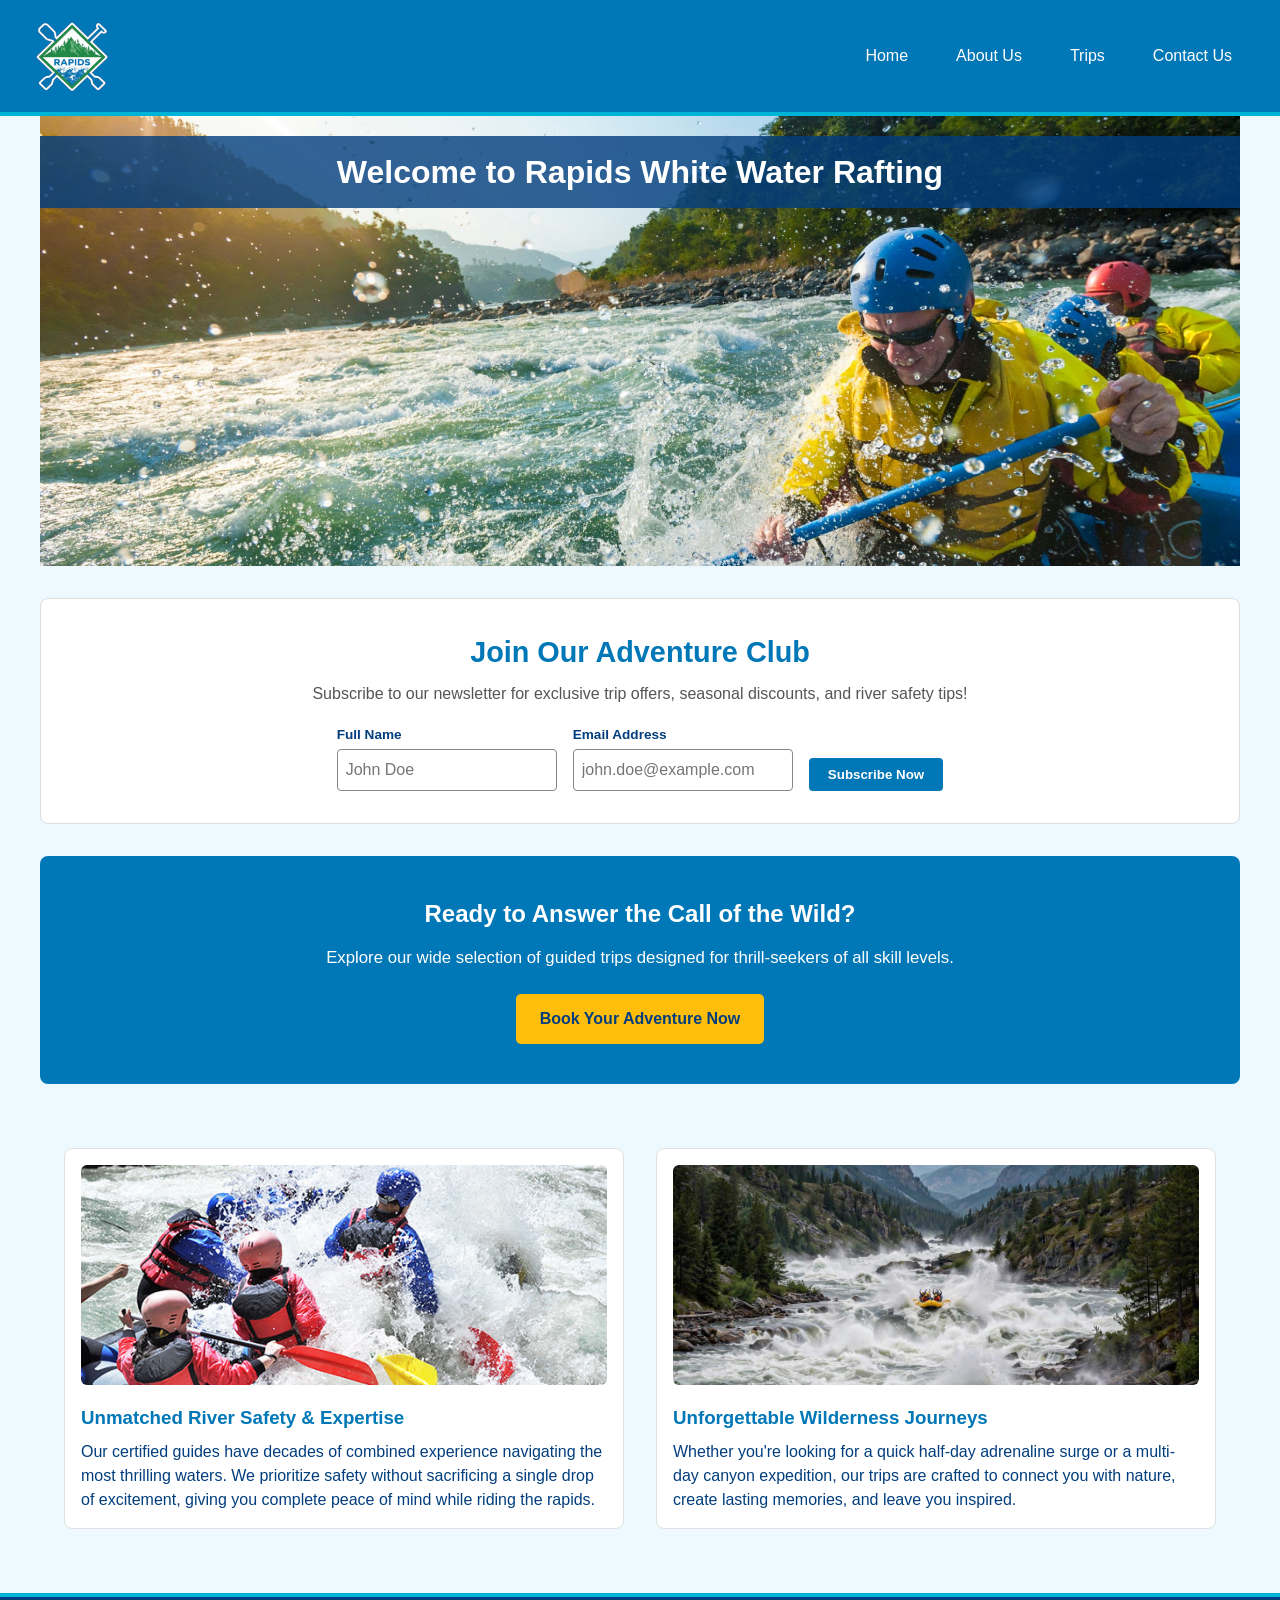
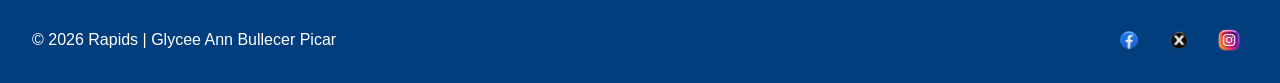
==== wwr/index.html @ 2b3c3648 "updated contact.html and created  trips.html and index.html" ====
<!DOCTYPE html>
<html lang="en">

<head>
    <!-- head info -->
    <meta charset="UTF-8">
    <meta name="viewport" content="width=device-width, initial-scale=1.0">
    <title>Home - Rapids White Water Rafting</title>
    <meta name="description"
        content="Experience high-adrenaline white water rafting adventures with Rapids Rafting. Book your ultimate trip today!">
    <meta name="author" content="Glycee Ann Bullecer Picar">
    <link rel="stylesheet" href="styles/rafting.css">
</head>

<body>

    <!-- header -->
    <header>
        <img src="images/logo.png" alt="Rapids Rafting Logo">
        <nav>
            <a href="index.html">Home</a>
            <a href="about.html">About Us</a>
            <a href="trips.html">Trips</a>
            <a href="contact.html">Contact Us</a>
        </nav>
    </header>

    <!-- main content -->
    <main>

        <!-- 1. Hero Section -->
        <div class="hero">
            <img src="images/hero.jpg" alt="White water raft conquering wild rapids">
            <h1>Welcome to Rapids White Water Rafting</h1>
        </div>

        <!-- 2. Newsletter Form Section -->
        <section class="newsletter-section">
            <h2>Join Our Adventure Club</h2>
            <p>Subscribe to our newsletter for exclusive trip offers, seasonal discounts, and river safety tips!</p>
            <form class="newsletter-form">
                <div class="newsletter-field">
                    <label for="news-name">Full Name</label>
                    <input type="text" id="news-name" name="name" placeholder="John Doe" required>
                </div>
                <div class="newsletter-field">
                    <label for="news-email">Email Address</label>
                    <input type="email" id="news-email" name="email" placeholder="john.doe@example.com" required>
                </div>
                <button type="submit">Subscribe Now</button>
            </form>
        </section>

        <!-- 3. Call to Action (CTA) Section -->
        <section class="cta-box">
            <h2>Ready to Answer the Call of the Wild?</h2>
            <p>Explore our wide selection of guided trips designed for thrill-seekers of all skill levels.</p>
            <a href="trips.html" class="cta-btn">Book Your Adventure Now</a>
        </section>

        <!-- 4. Home Grid Section (2 images + 2 paragraphs) -->
        <section class="home-grid">
            <div class="grid-card">
                <img src="images/adventure1.jpg" alt="Guided river rafting group navigating rapids">
                <h3>Unmatched River Safety & Expertise</h3>
                <p>Our certified guides have decades of combined experience navigating the most thrilling waters. We prioritize safety without sacrificing a single drop of excitement, giving you complete peace of mind while riding the rapids.</p>
            </div>
            <div class="grid-card">
                <img src="images/adventure2.jpg" alt="Rafters celebrating after finishing a rapid">
                <h3>Unforgettable Wilderness Journeys</h3>
                <p>Whether you're looking for a quick half-day adrenaline surge or a multi-day canyon expedition, our trips are crafted to connect you with nature, create lasting memories, and leave you inspired.</p>
            </div>
        </section>

    </main>

    <!-- footer -->
    <footer>
        <p>&copy; 2026 Rapids | Glycee Ann Bullecer Picar</p>
        <nav class="socialmedia">
            <a href="https://facebook.com"><img src="images/facebook.png" alt="Facebook logo"></a>
            <a href="https://twitter.com"><img src="images/twitter.png" alt="Twitter logo"></a>
            <a href="https://instagram.com"><img src="images/instagram.png" alt="Instagram logo"></a>
        </nav>
    </footer>

</body>

</html>
---- wwr/styles/rafting.css ----
/* ===================================================
   ROOT & BASE VARIABLES - BRIGHTER PALETTE
   =================================================== */
:root {
    --primary-color: #0077b6;      /* bright ocean blue */
    --secondary-color: #00b4d8;     /* bright cyan / river */
    --accent1-color: #023e7d;      /* bright navy - still dark for footer */
    --accent2-color: #ffbe0b;       /* bright sun yellow */
    --white-color: #ffffff;
    --light-bg-color: #eef9ff;      /* light sky blue */
    --heading-font: "Bebas Neue", sans-serif;
    --body-font: "Roboto", Arial, Helvetica, sans-serif;
}

* {
    margin: 0;
    padding: 0;
    box-sizing: border-box;
}

body {
    font-family: var(--body-font);
    background: var(--light-bg-color);
    color: var(--accent1-color);
    line-height: 1.5;
}

/* ===================================================
   HEADER & NAVIGATION
   =================================================== */
header {
    background: var(--primary-color);
    display: grid;
    grid-template-columns: 200px 1fr;
    align-items: center;
    padding: 1rem 2rem;
    border-bottom: 4px solid var(--secondary-color);
}

header img {
    width: 80px;
    height: auto;
}

header nav {
    display: flex;
    justify-content: flex-end;
    gap: 1rem;
}

header nav a {
    color: var(--white-color);
    text-decoration: none;
    padding: 0.5rem 1rem;
    border-radius: 4px;
}

header nav a:hover {
    background: var(--accent2-color);
    color: var(--accent1-color);
}

h1,
h2 {
    font-family: var(--heading-font);
    color: var(--primary-color);
}

section {
    max-width: 1200px;
    margin: 0 auto;
    padding: 2rem 1.5rem;
}

/* ===================================================
   HERO SECTION
   =================================================== */
.hero {
    position: relative;
    max-width: 1200px;
    margin: 0 auto;
}

.hero img {
    width: 100%;
    max-height: 450px;
    object-fit: cover;
    display: block;
}

.hero h1 {
    position: absolute;
    top: 20px;
    left: 0;
    width: 100%;
    text-align: center;
    background: rgba(2, 62, 125, 0.80);
    color: var(--white-color);
    padding: 0.75rem;
}

.hero article {
    position: absolute;
    bottom: 20px;
    left: 20px;
    right: 20px;
    background: rgba(0, 119, 182, 0.88);
    color: var(--white-color);
    padding: 1rem;
    border-left: 6px solid var(--secondary-color);
}

.hero article img {
    float: right;
    width: 130px;
    margin-left: 1rem;
}

/* ===================================================
   ABOUT US - HISTORY
   =================================================== */
.history {
    display: grid;
    grid-template-columns: 1fr auto 1fr;
    gap: 2rem;
    align-items: center;
    background: var(--white-color);
    border-radius: 8px;
    margin: 1.5rem auto;
}

.history h2 {
    grid-column: 1/-1;
    text-align: center;
}

.history img {
    width: 260px;
    height: 180px;
    object-fit: cover;
}

/* ===================================================
   ABOUT US - ADVENTURES GALLERY
   =================================================== */
.adventures {
    text-align: center;
}

.adventures h2 {
    text-align: center;
    width: 100%;
    margin-bottom: 1.2rem;
}

.adventure-gallery {
    display: flex;
    flex-wrap: wrap;
    gap: 1rem;
    justify-content: center;
}

.adventure-gallery figure {
    flex: 1;
    min-width: 150px;
    max-width: 200px;
    background: var(--white-color);
    padding: 0.5rem;
    border-radius: 6px;
    text-align: center;
}

.adventure-gallery figure img {
    width: 100%;
    height: 120px;
    object-fit: cover;
    border-radius: 4px;
    display: block;
}

.adventure-gallery figcaption {
    font-size: 0.75rem;
    margin-top: 0.4rem;
    font-weight: 600;
    color: var(--primary-color);
}

/* ===================================================
   CONTACT - COMPANY ADDRESS INFO
   =================================================== */
.company-info {
    max-width: 1100px;
    margin: 0 auto;
    text-align: center;
    padding: 2rem 1rem 1.5rem;
}

.company-info h1 {
    font-size: 1.5rem;
    color: var(--accent1-color);
    margin-bottom: 0.3rem;
}

.company-info p {
    font-size: 0.95rem;
    line-height: 1.5;
}

/* ===================================================
   CONTACT - MAP AND FORM
   =================================================== */
.contact-wrapper {
    max-width: 1100px;
    margin: 0 auto;
    display: grid;
    grid-template-columns: 1fr 1fr;
    gap: 2rem;
    padding: 0 2rem 2rem;
    align-items: start;
}

.map-box {
    border: 1px solid #888;
    background: #e9e9e9;
    height: 360px;
    min-height: 360px;
    overflow: hidden;
}

.map-box iframe {
    width: 100%;
    height: 100%;
    border: none;
    display: block;
}

.contact-form {
    display: grid;
    gap: 0.8rem;
    font-size: 0.9rem;
}

.field {
    display: grid;
    grid-template-columns: 105px 1fr;
    gap: 0.5rem;
    align-items: start;
}

.field label {
    font-size: 0.85rem;
    padding-top: 0.2rem;
}

.field input[type="text"],
.field input[type="email"],
.field textarea {
    width: 100%;
    padding: 0.4rem;
    border: 1px solid #888;
    font: inherit;
}

.field fieldset {
    border: 1px solid #888;
    padding: 0.5rem 0.8rem;
    display: grid;
    gap: 0.3rem;
}

.field fieldset label {
    display: flex;
    gap: 0.4rem;
    align-items: center;
}

.field textarea {
    height: 70px;
    resize: vertical;
}

.check {
    font-size: 0.8rem;
    display: flex;
    gap: 0.4rem;
    align-items: center;
}

.contact-form button {
    padding: 0.6rem;
    background: var(--primary-color);
    color: var(--white-color);
    border: none;
    border-radius: 4px;
    cursor: pointer;
    font-weight: bold;
}

.contact-form button:hover {
    background: var(--accent1-color);
}

/* ===================================================
   CONTACT - EMPLOYEES GRID
   =================================================== */
.employees {
    max-width: 1100px;
    margin: 0 auto 2rem;
    border: 1px solid #ccc;
    text-align: center;
    padding: 1.5rem 1rem;
    background: var(--white-color);
    border-radius: 8px;
}

.employees h2 {
    font-size: 1.2rem;
    margin-bottom: 1.2rem;
    color: var(--primary-color);
}

.emp-grid {
    display: flex;
    justify-content: space-around;
    gap: 1rem;
    flex-wrap: wrap;
}

.emp-grid figure {
    flex: 1;
    max-width: 180px;
    text-align: center;
}

.emp-grid img {
    width: 150px;
    height: 125px;
    object-fit: cover;
    background: #ddd;
    border-radius: 8px;
    border: 1px solid #ccc;
}

.emp-grid figcaption {
    font-size: 0.80rem;
    margin-top: 0.5rem;
    font-weight: 700;
    color: var(--primary-color);
    line-height: 1.2;
}

.emp-grid figcaption span {
    display: block;
    font-size: 0.70rem;
    font-weight: 400;
    color: #555;
    margin-top: 2px;
}

/* ===================================================
   FOOTER & SOCIAL MEDIA
   =================================================== */
footer {
    background: var(--accent1-color);
    color: var(--white-color);
    padding: 1.5rem 2rem;
    display: flex;
    flex-direction: row;
    justify-content: space-between;
    align-items: center;
    text-align: left;
    margin-top: 2rem;
    border-top: 4px solid var(--secondary-color);
}

footer .socialmedia {
    display: flex;
    gap: 0.75rem;
    justify-content: flex-end;
}

footer .socialmedia a {
    display: flex;
    align-items: center;
    justify-content: center;
    width: 38px;
    height: 38px;
    border-radius: 50%;
    background: transparent;
    transition: all 0.3s ease;
}

footer .socialmedia img {
    width: 28px;
    height: 28px;
    display: block;
    transition: transform 0.3s ease;
}

footer .socialmedia a:hover {
    background: var(--accent2-color);
    transform: scale(1.1);
    box-shadow: 0 0 0 3px rgba(255, 190, 11, 0.4);
}

footer .socialmedia a:hover img {
    transform: scale(1.1);
}

/* ===================================================
   HOME & TRIPS STYLES
   =================================================== */
.newsletter-section {
    background: var(--white-color);
    border: 1px solid #ddd;
    border-radius: 8px;
    margin: 2rem auto;
    text-align: center;
}

.newsletter-section h2 {
    font-size: 1.8rem;
    margin-bottom: 0.5rem;
}

.newsletter-section p {
    margin-bottom: 1.2rem;
    color: #555;
}

.newsletter-form {
    display: flex;
    flex-wrap: wrap;
    justify-content: center;
    gap: 1rem;
    align-items: flex-end;
}

.newsletter-field {
    display: flex;
    flex-direction: column;
    text-align: left;
}

.newsletter-field label {
    font-size: 0.85rem;
    font-weight: bold;
    margin-bottom: 0.2rem;
    color: var(--accent1-color);
}

.newsletter-field input {
    padding: 0.5rem;
    border: 1px solid #888;
    border-radius: 4px;
    min-width: 220px;
    font: inherit;
}

.newsletter-form button {
    padding: 0.55rem 1.2rem;
    background: var(--primary-color);
    color: var(--white-color);
    border: none;
    border-radius: 4px;
    font-weight: bold;
    cursor: pointer;
    transition: background 0.3s ease;
}

.newsletter-form button:hover {
    background: var(--accent1-color);
}

.cta-box,
.trips-cta {
    background: var(--primary-color);
    color: var(--white-color);
    text-align: center;
    border-radius: 8px;
    margin: 2rem auto;
    padding: 2.5rem 1.5rem;
}

.cta-box h2,
.trips-cta h1 {
    color: var(--white-color);
    margin-bottom: 0.8rem;
}

.cta-box p,
.trips-cta p {
    font-size: 1.05rem;
    margin-bottom: 1.5rem;
}

.cta-btn {
    display: inline-block;
    background: var(--accent2-color);
    color: var(--accent1-color);
    font-weight: bold;
    padding: 0.8rem 1.5rem;
    border-radius: 5px;
    text-decoration: none;
    transition: all 0.3s ease;
}

.cta-btn:hover {
    background: var(--white-color);
    transform: translateY(-2px);
}

.home-grid {
    display: grid;
    grid-template-columns: 1fr 1fr;
    gap: 2rem;
    margin-bottom: 2rem;
}

.grid-card {
    background: var(--white-color);
    border-radius: 8px;
    padding: 1rem;
    border: 1px solid #e0e0e0;
}

.grid-card img {
    width: 100%;
    height: 220px;
    object-fit: cover;
    border-radius: 6px;
    margin-bottom: 0.8rem;
}

.grid-card h3 {
    color: var(--primary-color);
    margin-bottom: 0.5rem;
}

.trip-cards-container {
    text-align: center;
}

.trip-cards-container h2 {
    margin-bottom: 1.5rem;
}

.trip-cards-grid {
    display: grid;
    grid-template-columns: repeat(auto-fit, minmax(280px, 1fr));
    gap: 1.5rem;
}

.trip-card {
    background: var(--white-color);
    border: 1px solid #ddd;
    border-radius: 8px;
    padding: 1rem;
    text-align: left;
    box-shadow: 0 2px 5px rgba(0,0,0,0.05);
}

.trip-card img {
    width: 100%;
    height: 180px;
    object-fit: cover;
    border-radius: 6px;
    margin-bottom: 0.8rem;
}

.trip-card h3 {
    color: var(--primary-color);
    margin-bottom: 0.5rem;
}

.trip-card p {
    font-size: 0.9rem;
    color: #444;
}

.trips-table-section {
    margin-bottom: 3rem;
}

.trips-table-section h2 {
    text-align: center;
    margin-bottom: 1.2rem;
}

.trips-table {
    width: 100%;
    border-collapse: collapse;
    background: var(--white-color);
    box-shadow: 0 2px 5px rgba(0,0,0,0.05);
    border-radius: 8px;
    overflow: hidden;
}

.trips-table th,
.trips-table td {
    padding: 0.85rem 1rem;
    text-align: left;
    border-bottom: 1px solid #eee;
}

.trips-table thead {
    background: var(--primary-color);
}

.trips-table th {
    color: var(--white-color);
    font-weight: 600;
}

.trips-table tbody tr:hover {
    background: #eef9ff;
}

/* RESPONSIVE */
@media (max-width: 768px) {
    header { grid-template-columns: 1fr; text-align: center; }
    header nav { justify-content: center; flex-wrap: wrap; }
    .history { grid-template-columns: 1fr; }
    .contact-wrapper { grid-template-columns: 1fr; }
    .home-grid { grid-template-columns: 1fr; }
    .hero article { position: static; }
}
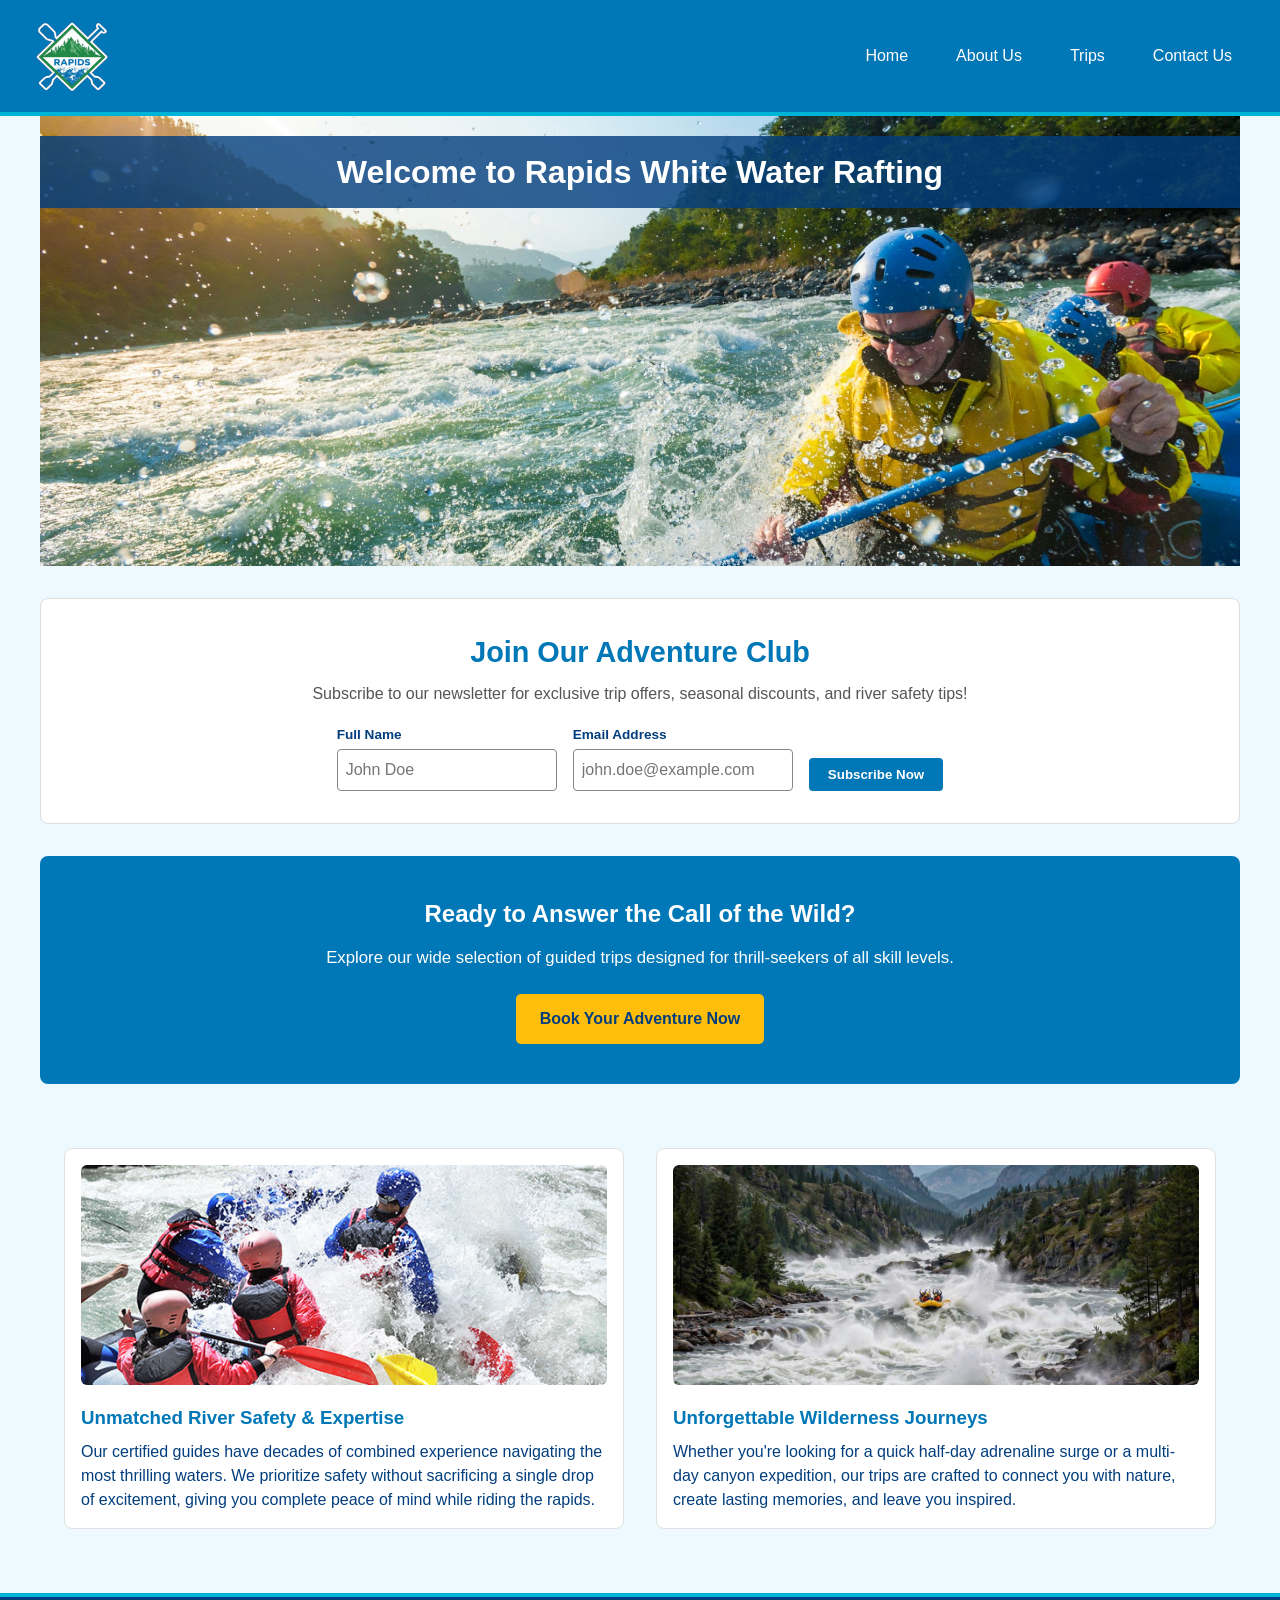
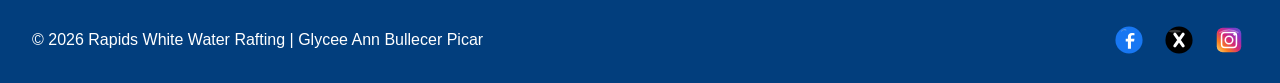
==== commit 5f21f10d: "fix logos and footer" ====
--- a/wwr/index.html
+++ b/wwr/index.html
@@ -2,7 +2,6 @@
 <html lang="en">
 
 <head>
-    <!-- head info -->
     <meta charset="UTF-8">
     <meta name="viewport" content="width=device-width, initial-scale=1.0">
     <title>Home - Rapids White Water Rafting</title>
@@ -76,11 +75,11 @@
 
     <!-- footer -->
     <footer>
-        <p>&copy; 2026 Rapids | Glycee Ann Bullecer Picar</p>
+        <p>&copy; 2026 Rapids White Water Rafting | Glycee Ann Bullecer Picar</p>
         <nav class="socialmedia">
-            <a href="https://facebook.com"><img src="images/facebook.png" alt="Facebook logo"></a>
-            <a href="https://twitter.com"><img src="images/twitter.png" alt="Twitter logo"></a>
-            <a href="https://instagram.com"><img src="images/instagram.png" alt="Instagram logo"></a>
+            <a href="https://facebook.com"><img src="images/facebook.svg" alt="Facebook logo"></a>
+            <a href="https://twitter.com"><img src="images/twitter.svg" alt="Twitter logo"></a>
+            <a href="https://instagram.com"><img src="images/instagram.svg" alt="Instagram logo"></a>
         </nav>
     </footer>
 
